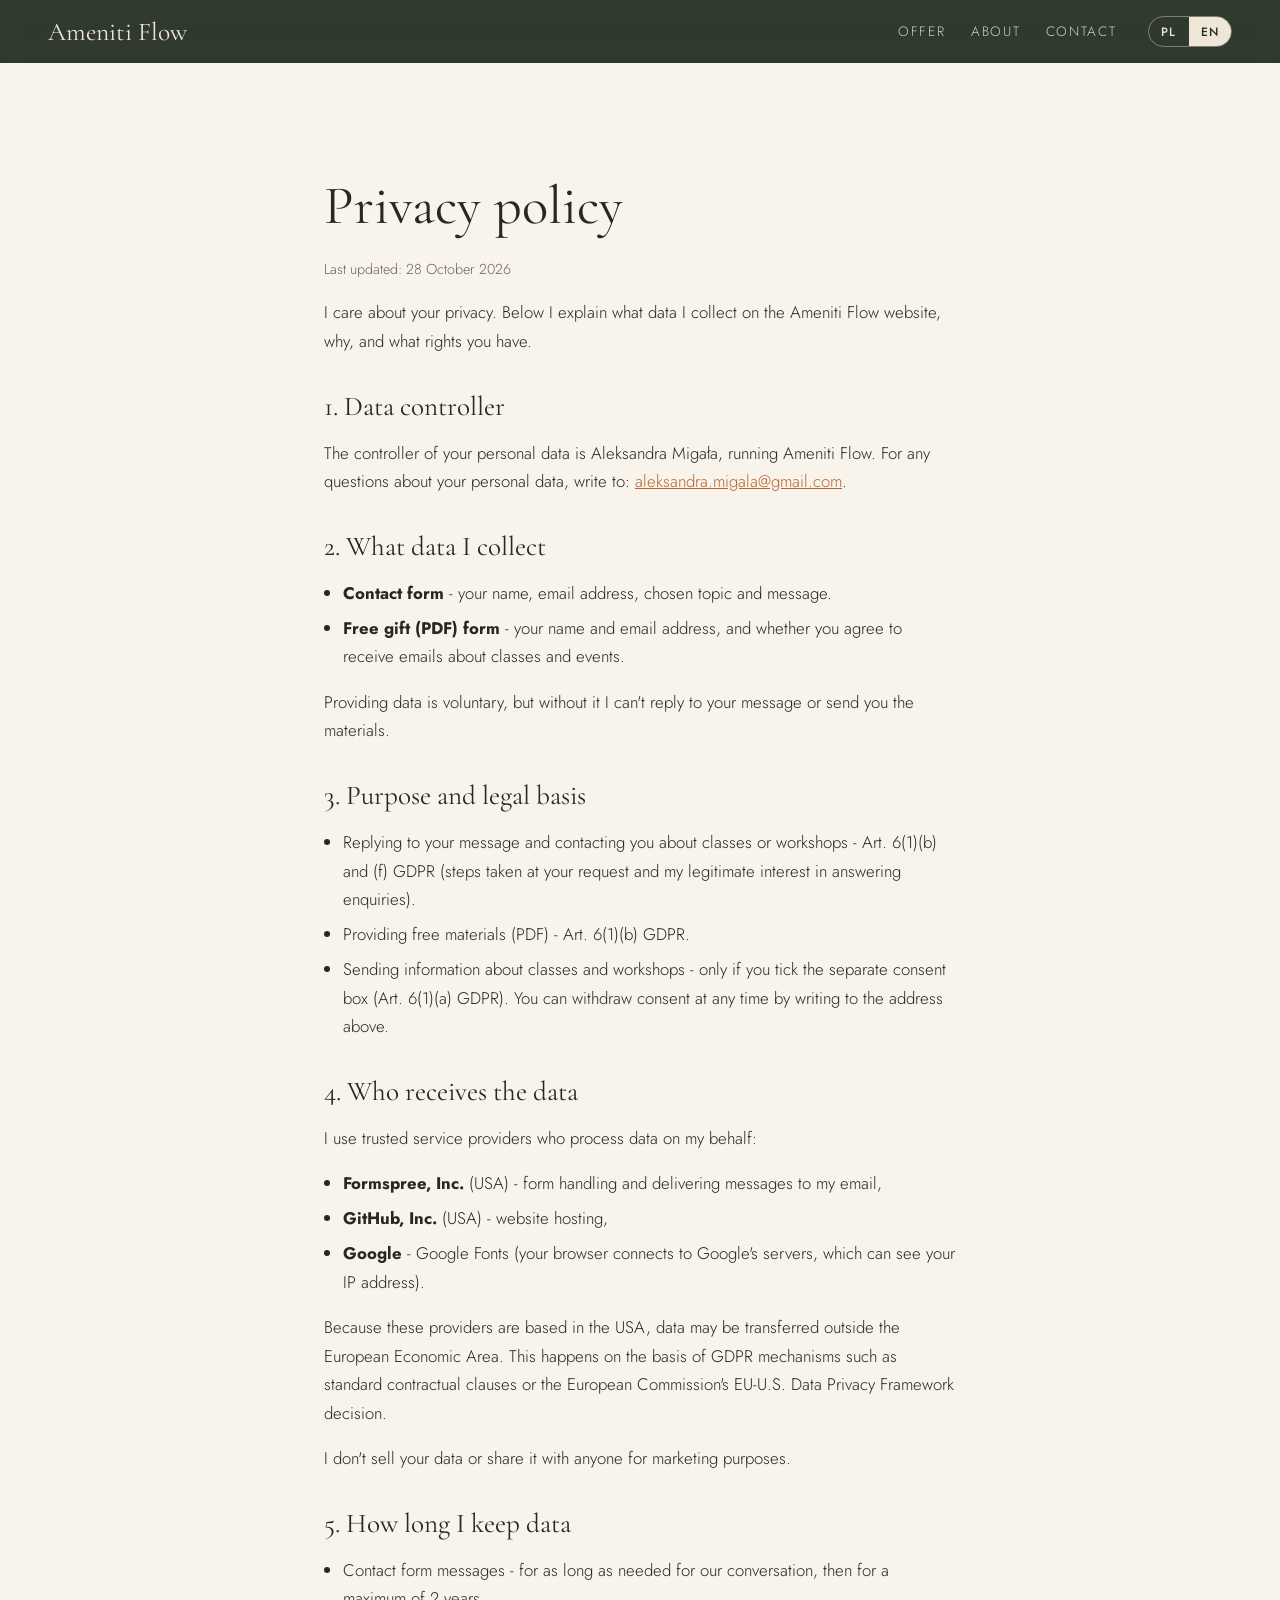
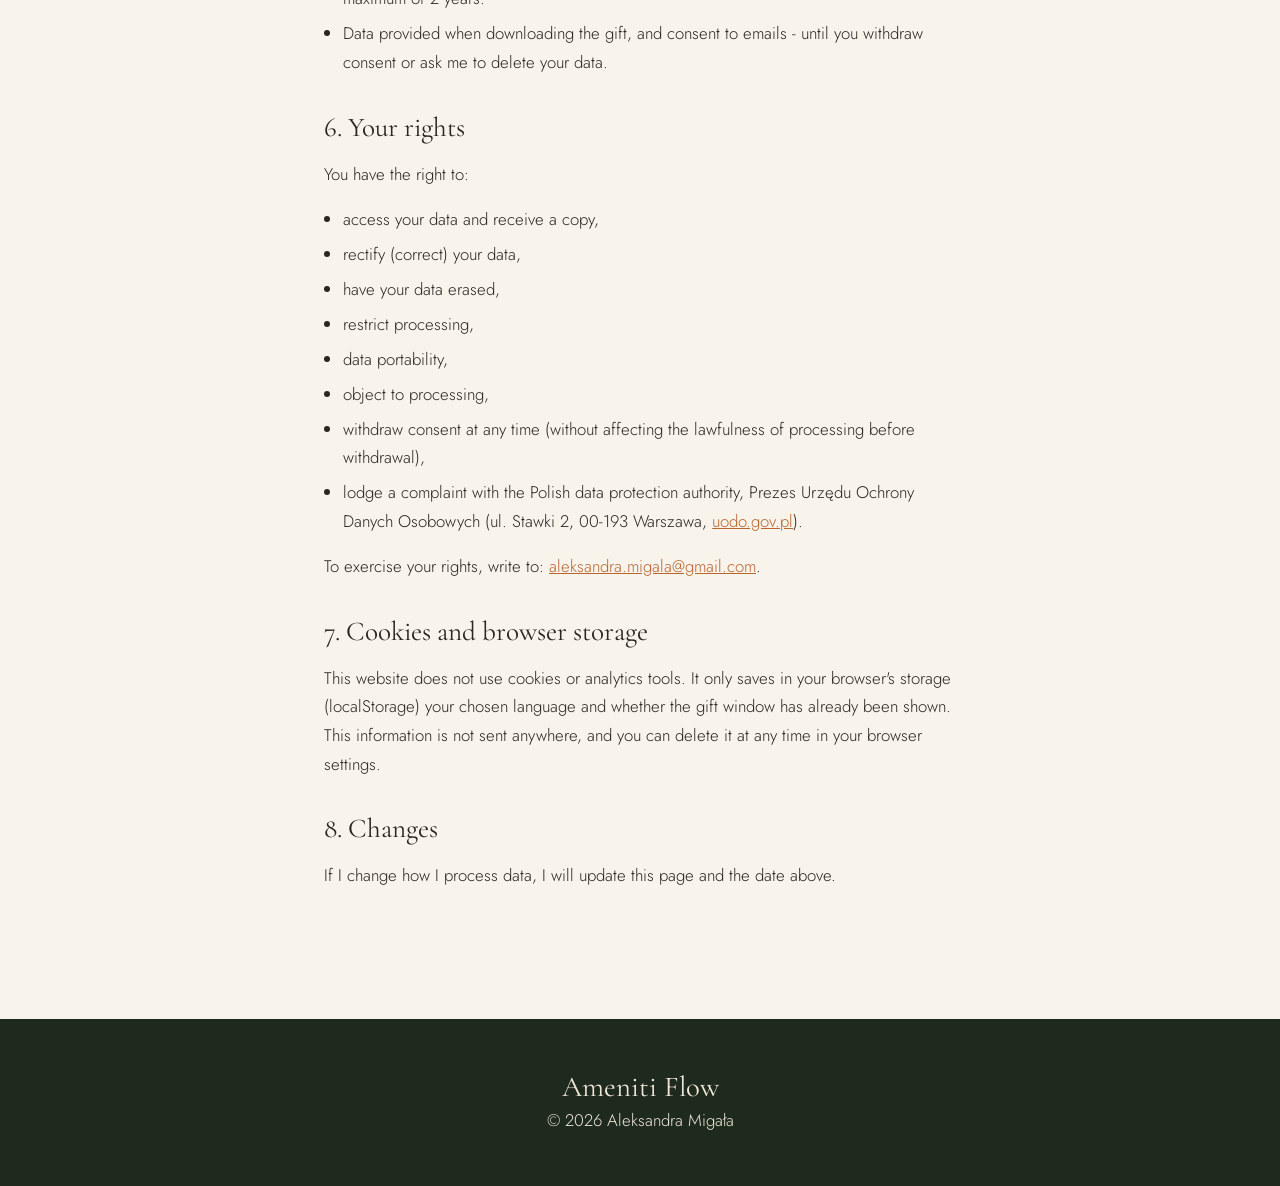
==== privacy.html @ b3736ae8 "Add free breathing-exercises PDF, gift pop-up, privacy policy and consent checkboxes Co-Authored-By:" ====
<!doctype html>
<html lang="pl">
<head>
  <meta charset="utf-8">
  <meta name="viewport" content="width=device-width, initial-scale=1">
  <title>Polityka prywatności · Ameniti Flow</title>
  <meta name="robots" content="noindex">
  <link rel="icon" href="data:image/svg+xml,<svg xmlns='http://www.w3.org/2000/svg' viewBox='0 0 100 100'><circle cx='50' cy='50' r='46' fill='%231f2a1e'/><text x='50' y='68' font-size='52' text-anchor='middle' fill='%23efe6d8' font-family='Georgia,serif'>A</text></svg>">
  <link rel="preconnect" href="https://fonts.googleapis.com">
  <link rel="preconnect" href="https://fonts.gstatic.com" crossorigin>
  <link href="https://fonts.googleapis.com/css2?family=Cormorant+Garamond:ital,wght@0,400;0,500;1,400&family=Jost:wght@300;400;500&display=swap" rel="stylesheet">
  <link rel="stylesheet" href="styles.css">
  <style>
    .policy { max-width: 760px; margin: 0 auto; }
    .policy h1 { font-size: clamp(2.2rem, 5vw, 3.4rem); }
    .policy h2 { font-size: 1.7rem; margin: 2.2rem 0 .6rem; }
    .policy ul { padding-left: 1.2rem; }
    .policy li { margin-bottom: .4rem; }
    .policy a { color: var(--clay); }
    .policy .updated { color: var(--muted); font-size: .9rem; }
  </style>
</head>
<body>

<header class="nav">
  <a class="brand" href="index.html">Ameniti Flow</a>
  <nav class="links" aria-label="Menu">
    <a href="index.html#offer"><span lang="pl">Oferta</span><span lang="en">Offer</span></a>
    <a href="index.html#about"><span lang="pl">O mnie</span><span lang="en">About</span></a>
    <a href="index.html#contact"><span lang="pl">Kontakt</span><span lang="en">Contact</span></a>
  </nav>
  <div class="lang-switch" role="group" aria-label="Language">
    <button type="button" data-set-lang="pl">PL</button>
    <button type="button" data-set-lang="en">EN</button>
  </div>
</header>

<main>
<section class="policy">

<!-- ============ POLSKI ============ -->
<div lang="pl">
  <h1>Polityka prywatności</h1>
  <p class="updated">Ostatnia aktualizacja: 28 października 2026</p>

  <p>Dbam o Twoją prywatność. Poniżej wyjaśniam, jakie dane zbieram na stronie Ameniti Flow, w jakim celu i jakie masz prawa.</p>

  <h2>1. Administrator danych</h2>
  <p>Administratorem Twoich danych osobowych jest Aleksandra Migała, prowadząca Ameniti Flow. W sprawach dotyczących danych osobowych możesz napisać na adres: <a href="mailto:aleksandra.migala@gmail.com">aleksandra.migala@gmail.com</a>.</p>

  <h2>2. Jakie dane zbieram</h2>
  <ul>
    <li><b>Formularz kontaktowy</b> - imię, adres e-mail, wybrany temat i treść wiadomości.</li>
    <li><b>Formularz pobrania prezentu (PDF)</b> - imię i adres e-mail oraz informacja, czy wyrażasz zgodę na otrzymywanie wiadomości o zajęciach i wydarzeniach.</li>
  </ul>
  <p>Podanie danych jest dobrowolne, ale bez nich nie mogę odpowiedzieć na wiadomość ani udostępnić materiałów.</p>

  <h2>3. Cel i podstawa przetwarzania</h2>
  <ul>
    <li>Odpowiedź na Twoją wiadomość i kontakt w sprawie zajęć lub warsztatów - art. 6 ust. 1 lit. b i f RODO (podjęcie działań na Twoje żądanie oraz mój prawnie uzasadniony interes, jakim jest odpowiadanie na zapytania).</li>
    <li>Udostępnienie bezpłatnych materiałów (PDF) - art. 6 ust. 1 lit. b RODO.</li>
    <li>Wysyłanie informacji o zajęciach i warsztatach - wyłącznie jeśli zaznaczysz osobną zgodę (art. 6 ust. 1 lit. a RODO). Zgodę możesz wycofać w każdej chwili, pisząc na adres podany wyżej.</li>
  </ul>

  <h2>4. Komu przekazuję dane</h2>
  <p>Korzystam z zaufanych dostawców usług, którzy przetwarzają dane w moim imieniu:</p>
  <ul>
    <li><b>Formspree, Inc.</b> (USA) - obsługa formularzy i przesyłanie wiadomości na mój e-mail,</li>
    <li><b>GitHub, Inc.</b> (USA) - hosting strony,</li>
    <li><b>Google</b> - czcionki Google Fonts (Twoja przeglądarka łączy się z serwerami Google, które widzą Twój adres IP).</li>
  </ul>
  <p>Ponieważ dostawcy ci mają siedzibę w USA, dane mogą być przekazywane poza Europejski Obszar Gospodarczy. Odbywa się to na podstawie mechanizmów przewidzianych w RODO, takich jak standardowe klauzule umowne lub decyzja Komisji Europejskiej (EU-U.S. Data Privacy Framework).</p>
  <p>Nie sprzedaję Twoich danych ani nie przekazuję ich innym podmiotom w celach marketingowych.</p>

  <h2>5. Jak długo przechowuję dane</h2>
  <ul>
    <li>Wiadomości z formularza kontaktowego - przez czas potrzebny do prowadzenia rozmowy, a następnie maksymalnie 2 lata.</li>
    <li>Dane przekazane przy pobraniu prezentu oraz zgoda na wiadomości - do czasu wycofania zgody lub prośby o usunięcie danych.</li>
  </ul>

  <h2>6. Twoje prawa</h2>
  <p>Masz prawo do:</p>
  <ul>
    <li>dostępu do swoich danych i otrzymania ich kopii,</li>
    <li>sprostowania (poprawienia) danych,</li>
    <li>usunięcia danych,</li>
    <li>ograniczenia przetwarzania,</li>
    <li>przenoszenia danych,</li>
    <li>wniesienia sprzeciwu wobec przetwarzania,</li>
    <li>wycofania zgody w dowolnym momencie (bez wpływu na zgodność z prawem przetwarzania przed jej wycofaniem),</li>
    <li>wniesienia skargi do Prezesa Urzędu Ochrony Danych Osobowych (ul. Stawki 2, 00-193 Warszawa, <a href="https://uodo.gov.pl" target="_blank" rel="noopener">uodo.gov.pl</a>).</li>
  </ul>
  <p>Aby skorzystać ze swoich praw, napisz na adres: <a href="mailto:aleksandra.migala@gmail.com">aleksandra.migala@gmail.com</a>.</p>

  <h2>7. Pliki cookies i pamięć przeglądarki</h2>
  <p>Strona nie używa plików cookies ani narzędzi analitycznych. W pamięci Twojej przeglądarki (localStorage) zapisuję jedynie wybrany język strony oraz informację, czy okno z prezentem zostało już wyświetlone. Dane te nie są nigdzie wysyłane i możesz je w każdej chwili usunąć w ustawieniach przeglądarki.</p>

  <h2>8. Zmiany polityki</h2>
  <p>Jeśli zmienię zasady przetwarzania danych, zaktualizuję tę stronę i datę ostatniej aktualizacji.</p>
</div>

<!-- ============ ENGLISH ============ -->
<div lang="en">
  <h1>Privacy policy</h1>
  <p class="updated">Last updated: 28 October 2026</p>

  <p>I care about your privacy. Below I explain what data I collect on the Ameniti Flow website, why, and what rights you have.</p>

  <h2>1. Data controller</h2>
  <p>The controller of your personal data is Aleksandra Migała, running Ameniti Flow. For any questions about your personal data, write to: <a href="mailto:aleksandra.migala@gmail.com">aleksandra.migala@gmail.com</a>.</p>

  <h2>2. What data I collect</h2>
  <ul>
    <li><b>Contact form</b> - your name, email address, chosen topic and message.</li>
    <li><b>Free gift (PDF) form</b> - your name and email address, and whether you agree to receive emails about classes and events.</li>
  </ul>
  <p>Providing data is voluntary, but without it I can't reply to your message or send you the materials.</p>

  <h2>3. Purpose and legal basis</h2>
  <ul>
    <li>Replying to your message and contacting you about classes or workshops - Art. 6(1)(b) and (f) GDPR (steps taken at your request and my legitimate interest in answering enquiries).</li>
    <li>Providing free materials (PDF) - Art. 6(1)(b) GDPR.</li>
    <li>Sending information about classes and workshops - only if you tick the separate consent box (Art. 6(1)(a) GDPR). You can withdraw consent at any time by writing to the address above.</li>
  </ul>

  <h2>4. Who receives the data</h2>
  <p>I use trusted service providers who process data on my behalf:</p>
  <ul>
    <li><b>Formspree, Inc.</b> (USA) - form handling and delivering messages to my email,</li>
    <li><b>GitHub, Inc.</b> (USA) - website hosting,</li>
    <li><b>Google</b> - Google Fonts (your browser connects to Google's servers, which can see your IP address).</li>
  </ul>
  <p>Because these providers are based in the USA, data may be transferred outside the European Economic Area. This happens on the basis of GDPR mechanisms such as standard contractual clauses or the European Commission's EU-U.S. Data Privacy Framework decision.</p>
  <p>I don't sell your data or share it with anyone for marketing purposes.</p>

  <h2>5. How long I keep data</h2>
  <ul>
    <li>Contact form messages - for as long as needed for our conversation, then for a maximum of 2 years.</li>
    <li>Data provided when downloading the gift, and consent to emails - until you withdraw consent or ask me to delete your data.</li>
  </ul>

  <h2>6. Your rights</h2>
  <p>You have the right to:</p>
  <ul>
    <li>access your data and receive a copy,</li>
    <li>rectify (correct) your data,</li>
    <li>have your data erased,</li>
    <li>restrict processing,</li>
    <li>data portability,</li>
    <li>object to processing,</li>
    <li>withdraw consent at any time (without affecting the lawfulness of processing before withdrawal),</li>
    <li>lodge a complaint with the Polish data protection authority, Prezes Urzędu Ochrony Danych Osobowych (ul. Stawki 2, 00-193 Warszawa, <a href="https://uodo.gov.pl" target="_blank" rel="noopener">uodo.gov.pl</a>).</li>
  </ul>
  <p>To exercise your rights, write to: <a href="mailto:aleksandra.migala@gmail.com">aleksandra.migala@gmail.com</a>.</p>

  <h2>7. Cookies and browser storage</h2>
  <p>This website does not use cookies or analytics tools. It only saves in your browser's storage (localStorage) your chosen language and whether the gift window has already been shown. This information is not sent anywhere, and you can delete it at any time in your browser settings.</p>

  <h2>8. Changes</h2>
  <p>If I change how I process data, I will update this page and the date above.</p>
</div>

</section>
</main>

<footer class="footer">
  <p class="brand">Ameniti Flow</p>
  <p>© <span id="year">2026</span> Aleksandra Migała</p>
</footer>

<script src="script.js"></script>
</body>
</html>
---- styles.css ----
:root {
  --forest: #1f2a1e;
  --forest-2: #2c3a2a;
  --sand: #efe6d8;
  --cream: #f8f3eb;
  --clay: #b8652f;
  --clay-dark: #9a5225;
  --clay-light: #e3a36c;
  --ink: #2b2620;
  --muted: #6d6458;
  --serif: "Cormorant Garamond", Georgia, serif;
  --sans: "Jost", system-ui, sans-serif;
}

* { box-sizing: border-box; }
html { scroll-behavior: smooth; }
body {
  margin: 0;
  font-family: var(--sans);
  font-weight: 300;
  font-size: 1.05rem;
  line-height: 1.7;
  color: var(--ink);
  background: var(--cream);
}
img { max-width: 100%; height: auto; display: block; }
a { color: inherit; }

/* language toggle: only show spans matching <html lang> */
html[lang="pl"] [lang="en"],
html[lang="en"] [lang="pl"] { display: none; }

h1, h2, h3, .brand, blockquote {
  font-family: var(--serif);
  font-weight: 400;
  line-height: 1.15;
}
h1 { font-size: clamp(2.6rem, 6vw, 4.6rem); margin: 0 0 1.2rem; }
h1 em { color: var(--clay); }
h2 { font-size: clamp(2rem, 4vw, 3rem); margin: 0 0 1rem; }
h3 { font-size: 1.7rem; margin: 0 0 .5rem; }

.eyebrow {
  text-transform: uppercase;
  letter-spacing: .2em;
  font-size: .8rem;
  font-weight: 500;
  color: var(--clay);
  margin: 0 0 1rem;
}
.lead { font-size: 1.15rem; max-width: 34rem; }
.hero-tags { white-space: nowrap; }
@media (max-width: 600px) { .hero-tags { white-space: normal; } }

.btn {
  display: inline-block;
  background: var(--clay);
  color: #fff;
  border: 0;
  padding: .9rem 2.2rem;
  border-radius: 999px;
  font: 500 .85rem var(--sans);
  letter-spacing: .15em;
  text-transform: uppercase;
  text-decoration: none;
  cursor: pointer;
  transition: background .2s;
}
.btn:hover { background: var(--clay-dark); }

/* nav */
.nav {
  position: sticky;
  top: 0;
  z-index: 10;
  display: flex;
  align-items: center;
  gap: 2rem;
  padding: 1rem clamp(1rem, 4vw, 3rem);
  background: rgba(31, 42, 30, .92);
  backdrop-filter: blur(8px);
  color: var(--sand);
}
.nav .brand { font-size: 1.6rem; text-decoration: none; margin-right: auto; }
.links { display: flex; gap: 1.6rem; }
.links a {
  text-decoration: none;
  font-size: .85rem;
  letter-spacing: .12em;
  text-transform: uppercase;
  opacity: .85;
}
.links a:hover { opacity: 1; }
.lang-switch { display: flex; border: 1px solid rgba(239, 230, 216, .4); border-radius: 999px; overflow: hidden; }
.lang-switch button {
  background: none;
  border: 0;
  color: var(--sand);
  font: 500 .75rem var(--sans);
  letter-spacing: .1em;
  padding: .35rem .75rem;
  cursor: pointer;
}
.lang-switch button.active { background: var(--sand); color: var(--forest); }

/* hero */
.hero {
  display: grid;
  grid-template-columns: 1.1fr 1fr;
  min-height: calc(100vh - 66px);
  padding: 0;
  background: var(--forest);
  color: var(--sand);
}
.hero-text {
  align-self: center;
  padding: 4rem clamp(1.25rem, 6vw, 6rem);
}
.hero .eyebrow { color: var(--clay-light); }
.hero h1 {
  font-size: clamp(2.2rem, 3.7vw, 3.4rem);
  line-height: 1.1;
  max-width: 19ch;
  margin-bottom: 1rem;
}
.hero-sub {
  font-family: var(--serif);
  font-style: italic;
  font-size: clamp(1.35rem, 2.1vw, 1.75rem);
  line-height: 1.35;
  color: var(--clay-light);
  margin: 0 0 1.6rem;
}
.hero-sub::after {
  content: "";
  display: block;
  width: 48px;
  height: 1px;
  margin-top: 1.6rem;
  background: rgba(239, 230, 216, .35);
}
.hero-lead {
  max-width: 31rem;
  margin: 0 0 2.2rem;
  font-size: 1.08rem;
  line-height: 1.75;
  color: #c9bfb1;
}
.hero-actions { display: flex; flex-wrap: wrap; gap: .8rem; }
.btn-ghost {
  background: transparent;
  color: var(--sand);
  box-shadow: inset 0 0 0 1px rgba(239, 230, 216, .45);
}
.btn-ghost:hover { background: rgba(239, 230, 216, .08); box-shadow: inset 0 0 0 1px var(--sand); }
.hero-image { position: relative; container-type: inline-size; }
.photo-title {
  position: absolute;
  left: 0;
  right: 0;
  top: 13cqw;
  margin: 0;
  text-align: center;
  color: #fbf7ef;
  text-shadow: 0 1px 2px rgba(0, 0, 0, .55), 0 0 16px rgba(0, 0, 0, .5);
  pointer-events: none;
}
.pt-small {
  display: block;
  font-family: "Italiana", var(--serif);
  font-size: 5.2cqw;
  letter-spacing: .22em;
  text-transform: uppercase;
  -webkit-text-stroke: .025em currentColor;
}
.pt-lockup { position: relative; display: inline-block; margin-top: 20cqw; }
.pt-flow {
  display: block;
  font-family: "Italiana", var(--serif);
  font-size: 20cqw;
  line-height: .9;
}
.pt-hand {
  position: absolute;
  left: -30cqw;
  top: -26cqw;
  padding: 3cqw;
  transform: rotate(-8deg);
  /* live handwriting: the word is revealed left to right */
  clip-path: inset(0 100% 0 0);
  -webkit-clip-path: inset(0 100% 0 0);
  animation: pt-write 2.8s cubic-bezier(.45, .05, .55, .95) .6s forwards;
}
.pt-ink {
  display: block;
  width: 56cqw;
  height: auto;
  max-width: none;
  filter: drop-shadow(0 1px 2px rgba(0, 0, 0, .6)) drop-shadow(0 2px 12px rgba(0, 0, 0, .55));
}
@keyframes pt-write {
  to { clip-path: inset(0 0 0 0); -webkit-clip-path: inset(0 0 0 0); }
}
@media (prefers-reduced-motion: reduce) {
  .pt-hand { animation: none; clip-path: none; -webkit-clip-path: none; }
}
.hero-image > img { position: absolute; inset: 0; width: 100%; height: 100%; object-fit: cover; object-position: center top; }

/* offerings */
section { padding: clamp(4rem, 9vw, 7rem) clamp(1rem, 5vw, 4rem); }
.offer h2, .contact h2 { text-align: center; }
.cards {
  display: grid;
  grid-template-columns: repeat(3, 1fr);
  gap: 2rem;
  max-width: 1200px;
  margin: 3rem auto 0;
}
.card { background: #fff; border-radius: 6px; overflow: hidden; box-shadow: 0 10px 30px rgba(43, 38, 32, .07); }
.card img { aspect-ratio: 4 / 5; object-fit: cover; width: 100%; }
.card-body { padding: 1.6rem 1.6rem 2rem; }
.card-body p { margin: 0; color: var(--muted); }

/* quote */
.quote {
  background-size: cover;
  background-position: center;
  padding: clamp(6rem, 14vw, 11rem) 1.5rem;
  text-align: center;
  position: relative;
}
.quote::before { content: ""; position: absolute; inset: 0; background: rgba(30, 20, 10, .35); }
.quote blockquote {
  position: relative;
  margin: 0 auto;
  max-width: 46rem;
  color: #fff;
  font-size: clamp(1.7rem, 3.6vw, 2.6rem);
  font-style: italic;
}
.quote blockquote p { margin: 0; }
.quote cite {
  display: block;
  margin-top: 1.4rem;
  font-family: var(--sans);
  font-style: normal;
  font-size: .85rem;
  letter-spacing: .25em;
  text-transform: uppercase;
  color: #f6e3c8;
}

/* about */
.about {
  display: grid;
  grid-template-columns: minmax(0, 420px) minmax(0, 560px);
  justify-content: center;
  align-items: center;
  gap: clamp(2rem, 6vw, 5rem);
  background: var(--sand);
}
.about img { border-radius: 200px 200px 6px 6px; }

/* contact */
.contact { text-align: center; }
.contact .lead { margin: 0 auto 2.5rem; }
.form {
  display: grid;
  grid-template-columns: 1fr 1fr;
  gap: 1.2rem;
  max-width: 640px;
  margin: 0 auto;
  text-align: left;
}
.form label { display: flex; flex-direction: column; gap: .4rem; font-size: .85rem; letter-spacing: .08em; text-transform: uppercase; font-weight: 400; }
.form .full { grid-column: 1 / -1; }
.form input, .form select, .form textarea {
  font: 300 1rem var(--sans);
  padding: .8rem 1rem;
  border: 1px solid #d8cdbd;
  border-radius: 4px;
  background: #fff;
  color: var(--ink);
}
.form input:focus, .form select:focus, .form textarea:focus { outline: 2px solid var(--clay); outline-offset: 1px; }
.form .btn { justify-self: center; }
.form-status { text-align: center; margin: 0; min-height: 1.5em; }

/* footer */
.footer {
  background: var(--forest);
  color: var(--sand);
  text-align: center;
  padding: 3rem 1rem;
}
.footer p { margin: .2rem 0; }
.footer .brand { font-size: 1.8rem; }

@media (max-width: 860px) {
  .links { display: none; }
  .hero { grid-template-columns: 1fr; min-height: 0; }
  .hero-image { order: -1; }
  .hero-image > img { position: static; height: auto; max-height: 75vh; }
  .cards { grid-template-columns: 1fr; max-width: 480px; }
  .about { grid-template-columns: 1fr; }
  .about img { max-width: 340px; margin: 0 auto; }
  .form { grid-template-columns: 1fr; }
}

/* consent checkboxes */
.form .check, .gift .check {
  flex-direction: row;
  align-items: flex-start;
  gap: .6rem;
  text-transform: none;
  letter-spacing: 0;
  font-size: .9rem;
  font-weight: 300;
}
.check input { width: 1.1rem; height: 1.1rem; margin: .2rem 0 0; flex: none; accent-color: var(--clay); }
.check a { color: var(--clay); }

/* free gift band */
.gift-band {
  display: grid;
  grid-template-columns: minmax(0, 300px) minmax(0, 560px);
  justify-content: center;
  align-items: center;
  gap: clamp(2rem, 6vw, 5rem);
  background: var(--forest);
  color: var(--sand);
}
.gift-band img { box-shadow: 0 20px 50px rgba(0, 0, 0, .35); transform: rotate(-3deg); }
.gift-band h2 { color: #fff; }

/* gift pop-up */
.gift {
  width: min(880px, calc(100% - 2rem));
  max-height: calc(100% - 2rem);
  padding: 0;
  border: 0;
  border-radius: 10px;
  background: var(--cream);
  color: var(--ink);
  display: none;
  overflow: auto;
}
.gift[open] { display: grid; grid-template-columns: minmax(0, 2fr) minmax(0, 3fr); }
.gift::backdrop { background: rgba(31, 42, 30, .6); backdrop-filter: blur(3px); }
.gift-img { width: 100%; height: 100%; object-fit: cover; object-position: center 20%; }
.gift-body { padding: 2.5rem 2.5rem 2rem; }
.gift h2 { font-size: clamp(1.8rem, 3.5vw, 2.4rem); }
.gift h2 em { color: var(--clay); }
.gift-close {
  position: absolute;
  top: .6rem;
  right: .8rem;
  background: none;
  border: 0;
  font-size: 2rem;
  line-height: 1;
  color: var(--ink);
  cursor: pointer;
  z-index: 1;
  border-radius: 4px;
}
.gift-close:focus-visible { outline: 2px solid var(--clay); }
.gift-close:focus:not(:focus-visible) { outline: none; }
.gift-fields { display: grid; grid-template-columns: 1fr 1fr; gap: 1rem; margin: 1.2rem 0 1rem; }
.gift-fields label { display: flex; flex-direction: column; gap: .3rem; font-size: .8rem; letter-spacing: .08em; text-transform: uppercase; }
.gift-fields input {
  font: 300 1rem var(--sans);
  padding: .75rem 1rem;
  border: 1px solid #d8cdbd;
  border-radius: 999px;
  background: #fff;
}
.gift .check { display: flex; margin-bottom: .7rem; }
.gift .btn { margin-top: .6rem; }
.gift .form-status { margin: .6rem 0 0; }

.footer-links a { color: var(--sand); opacity: .75; font-size: .85rem; }
.footer-links a:hover { opacity: 1; }

@media (max-width: 860px) {
  .gift-band { grid-template-columns: 1fr; text-align: center; }
  .gift-band img { max-width: 220px; margin: 0 auto; }
  .gift[open] { grid-template-columns: minmax(0, 1fr); }
  .gift-img { height: 160px; }
  .gift-body { padding: 1.6rem 1.25rem; }
  .gift-fields { grid-template-columns: 1fr; }
  .gift-close { color: #fff; text-shadow: 0 1px 4px rgba(0,0,0,.5); }
}
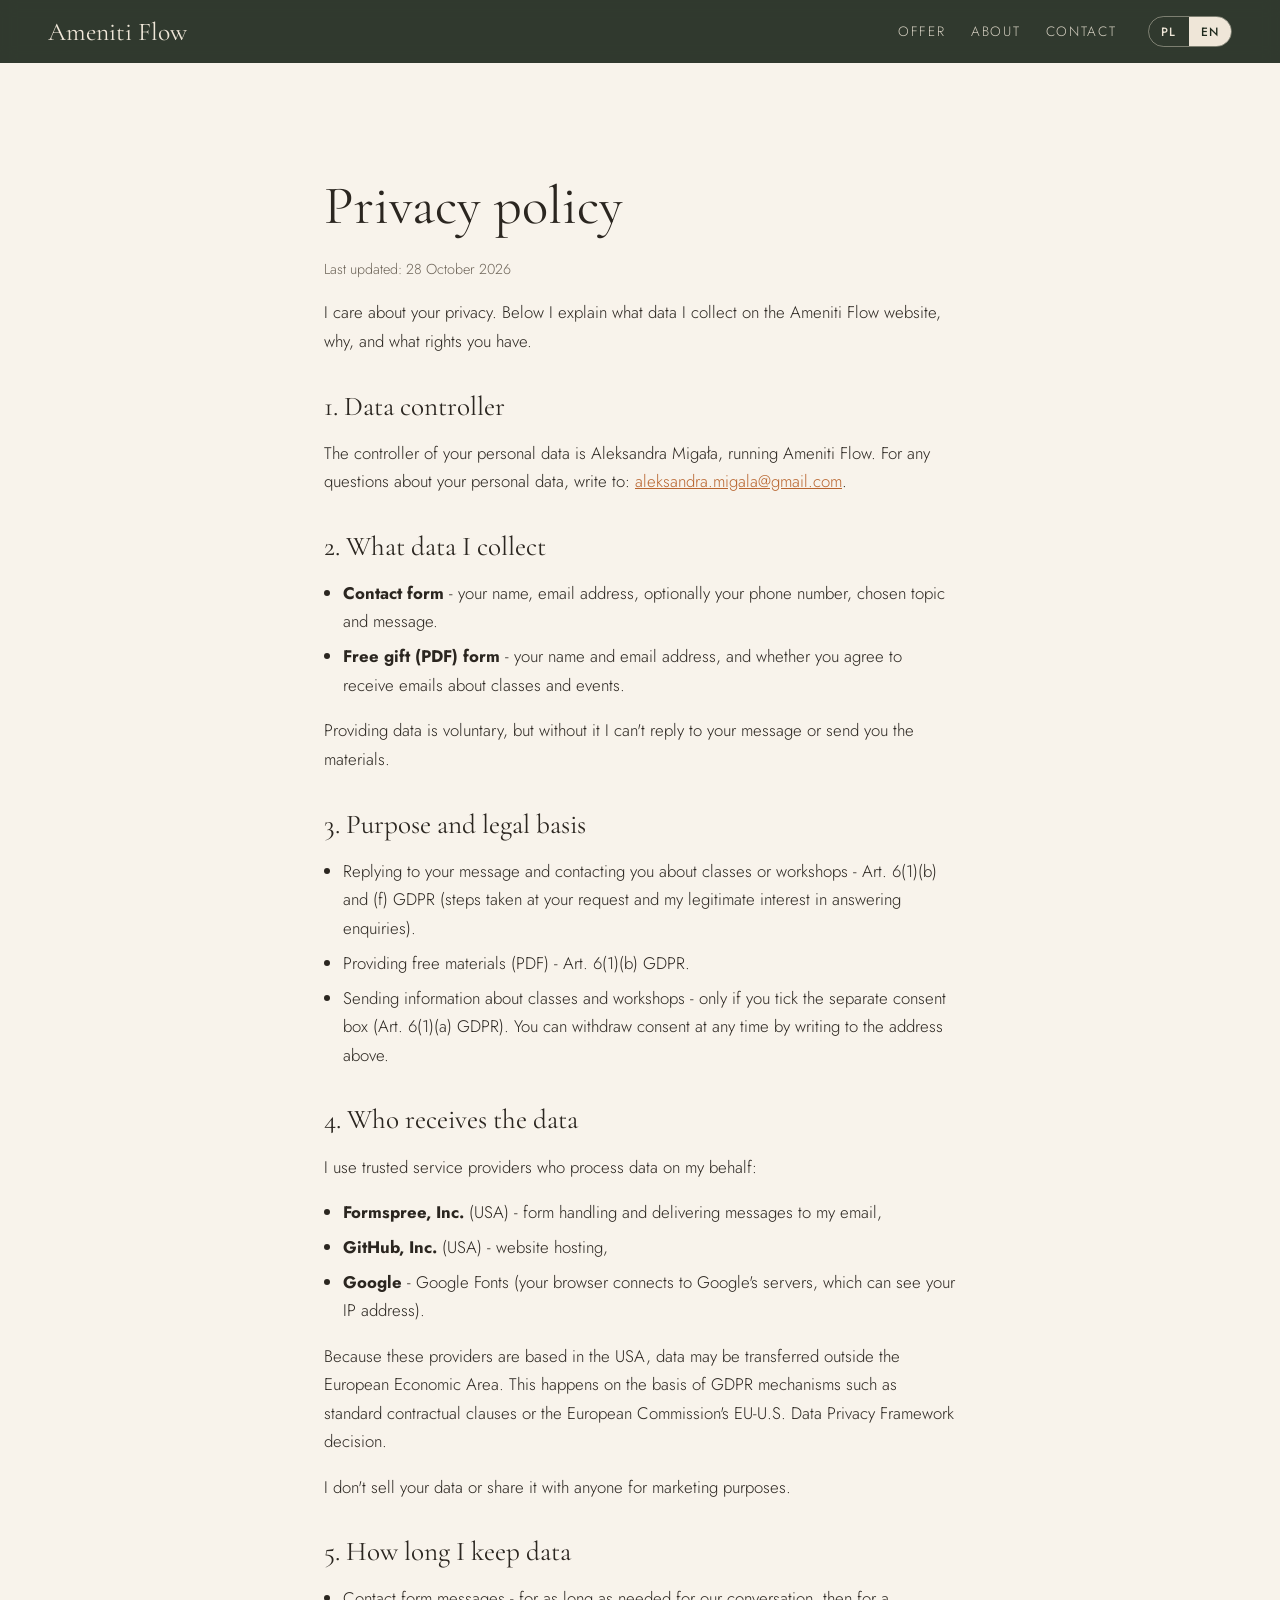
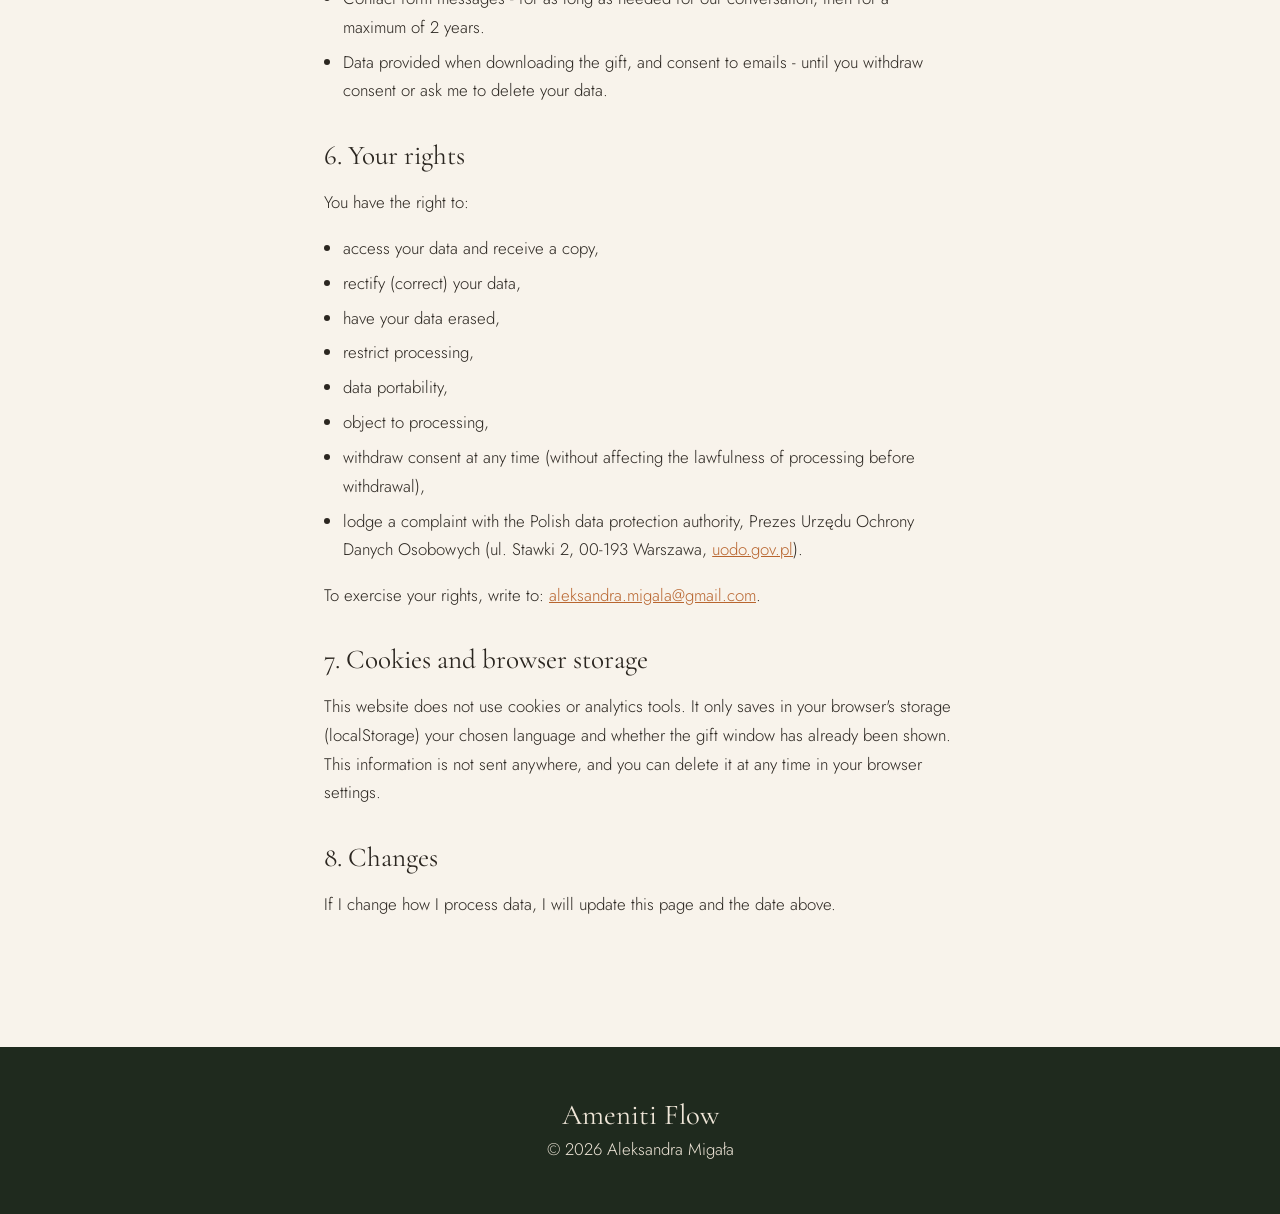
==== commit 66e3e719: "New hero text, offer languages note, about greeting and signature, contact text with phone field and" ====
--- a/privacy.html
+++ b/privacy.html
@@ -50,7 +50,7 @@
 
   <h2>2. Jakie dane zbieram</h2>
   <ul>
-    <li><b>Formularz kontaktowy</b> - imię, adres e-mail, wybrany temat i treść wiadomości.</li>
+    <li><b>Formularz kontaktowy</b> - imię, adres e-mail, opcjonalnie numer telefonu, wybrany temat i treść wiadomości.</li>
     <li><b>Formularz pobrania prezentu (PDF)</b> - imię i adres e-mail oraz informacja, czy wyrażasz zgodę na otrzymywanie wiadomości o zajęciach i wydarzeniach.</li>
   </ul>
   <p>Podanie danych jest dobrowolne, ale bez nich nie mogę odpowiedzieć na wiadomość ani udostępnić materiałów.</p>
@@ -111,7 +111,7 @@
 
   <h2>2. What data I collect</h2>
   <ul>
-    <li><b>Contact form</b> - your name, email address, chosen topic and message.</li>
+    <li><b>Contact form</b> - your name, email address, optionally your phone number, chosen topic and message.</li>
     <li><b>Free gift (PDF) form</b> - your name and email address, and whether you agree to receive emails about classes and events.</li>
   </ul>
   <p>Providing data is voluntary, but without it I can't reply to your message or send you the materials.</p>
--- a/styles.css
+++ b/styles.css
@@ -346,8 +346,9 @@
   overflow: auto;
 }
 .gift[open] { display: grid; grid-template-columns: minmax(0, 2fr) minmax(0, 3fr); }
-.gift::backdrop { background: rgba(31, 42, 30, .6); backdrop-filter: blur(3px); }
-.gift-img { width: 100%; height: 100%; object-fit: cover; object-position: center 20%; }
+.gift::backdrop { background: rgba(31, 42, 30, .6); -webkit-backdrop-filter: blur(3px); backdrop-filter: blur(3px); }
+.gift-img { position: absolute; top: 0; left: 0; bottom: 0; width: 40%; height: 100%; object-fit: cover; object-position: center 20%; }
+.gift-body { grid-column: 2; }
 .gift-body { padding: 2.5rem 2.5rem 2rem; }
 .gift h2 { font-size: clamp(1.8rem, 3.5vw, 2.4rem); }
 .gift h2 em { color: var(--clay); }
@@ -386,8 +387,16 @@
   .gift-band { grid-template-columns: 1fr; text-align: center; }
   .gift-band img { max-width: 220px; margin: 0 auto; }
   .gift[open] { grid-template-columns: minmax(0, 1fr); }
-  .gift-img { height: 160px; }
+  .gift-img { position: static; width: 100%; height: 160px; }
+  .gift-body { grid-column: auto; }
   .gift-body { padding: 1.6rem 1.25rem; }
   .gift-fields { grid-template-columns: 1fr; }
   .gift-close { color: #fff; text-shadow: 0 1px 4px rgba(0,0,0,.5); }
 }
+
+/* offer languages, about signature, Instagram */
+.offer-lang { text-align: center; margin: -1.2rem auto 2.5rem; font-size: .8rem; letter-spacing: .2em; text-transform: uppercase; color: var(--clay); }
+.signature { font-family: var(--serif); font-style: italic; font-size: 1.5rem; line-height: 1.3; color: var(--clay); margin-top: 1.6rem; }
+.contact-ig { margin: -1.5rem 0 2.5rem; }
+.contact-ig a { display: inline-flex; align-items: center; gap: .5rem; color: var(--clay); text-decoration: none; letter-spacing: .05em; }
+.contact-ig a:hover { text-decoration: underline; }
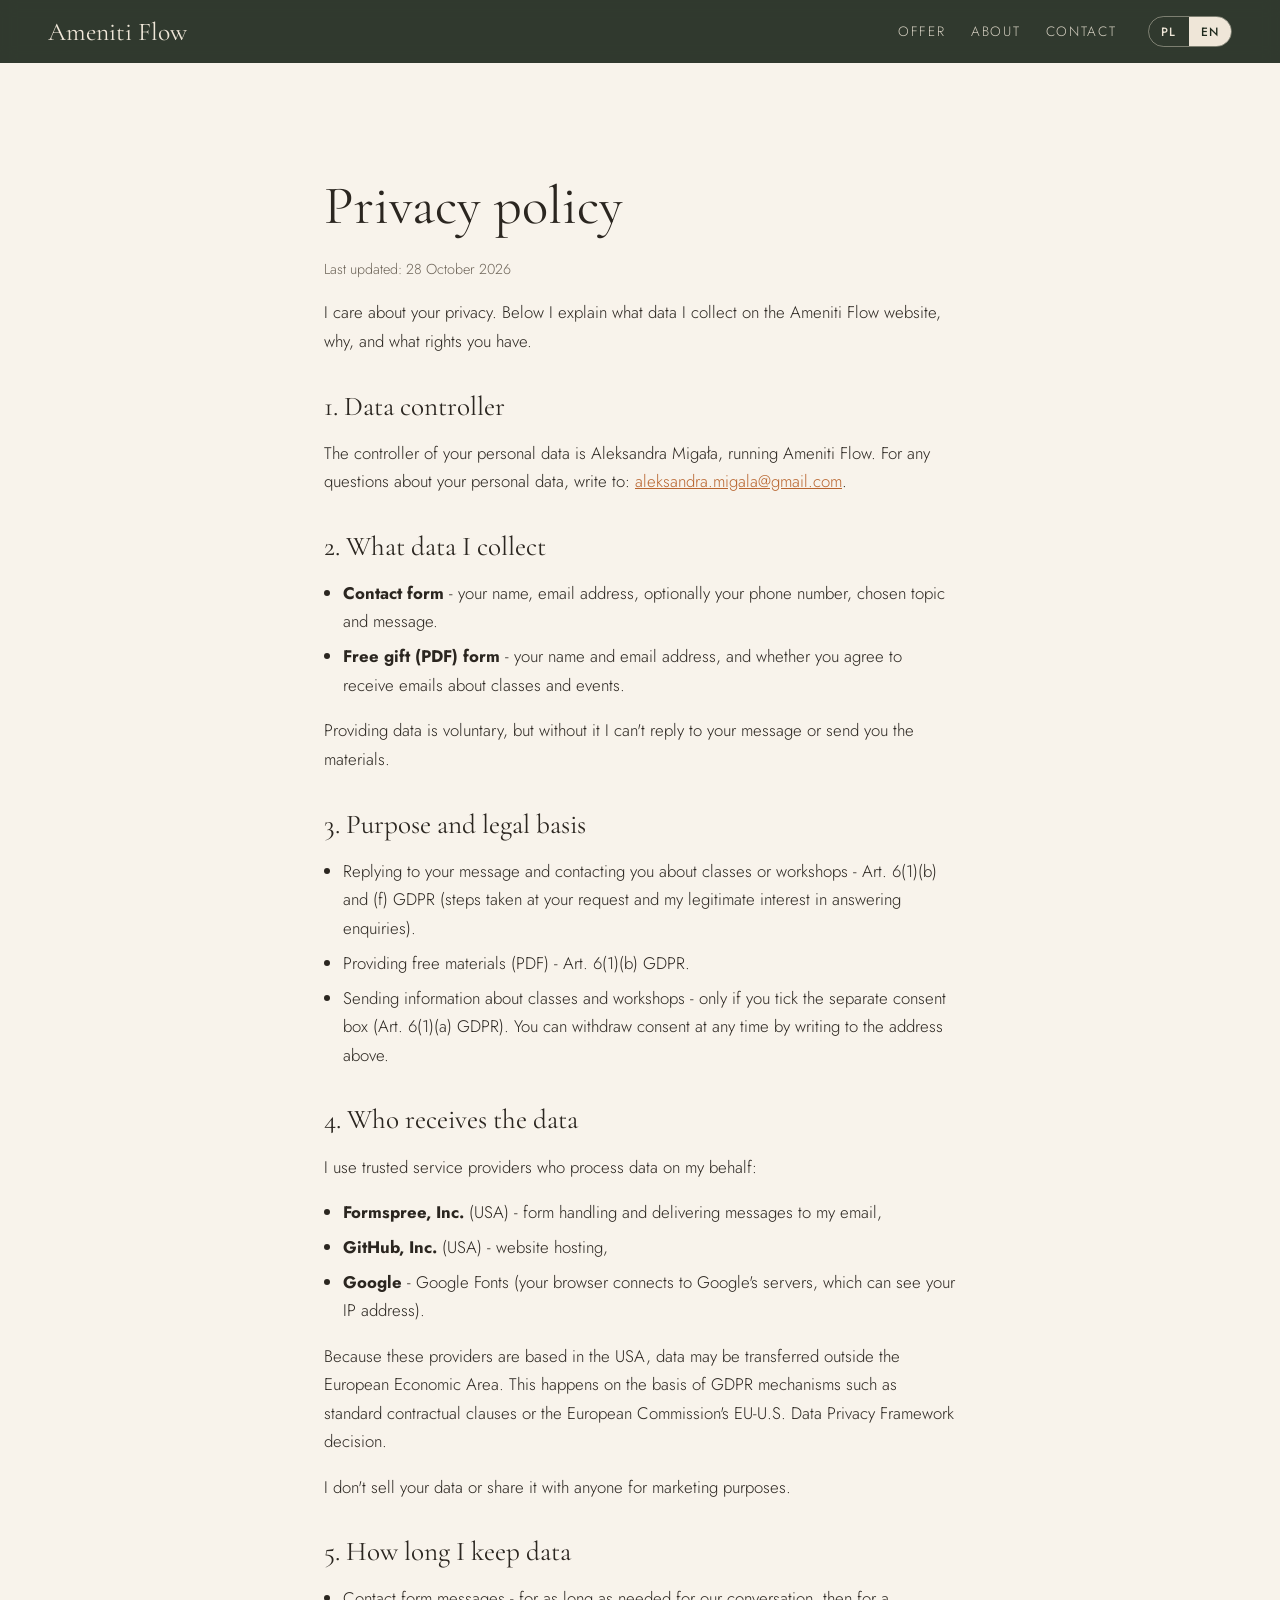
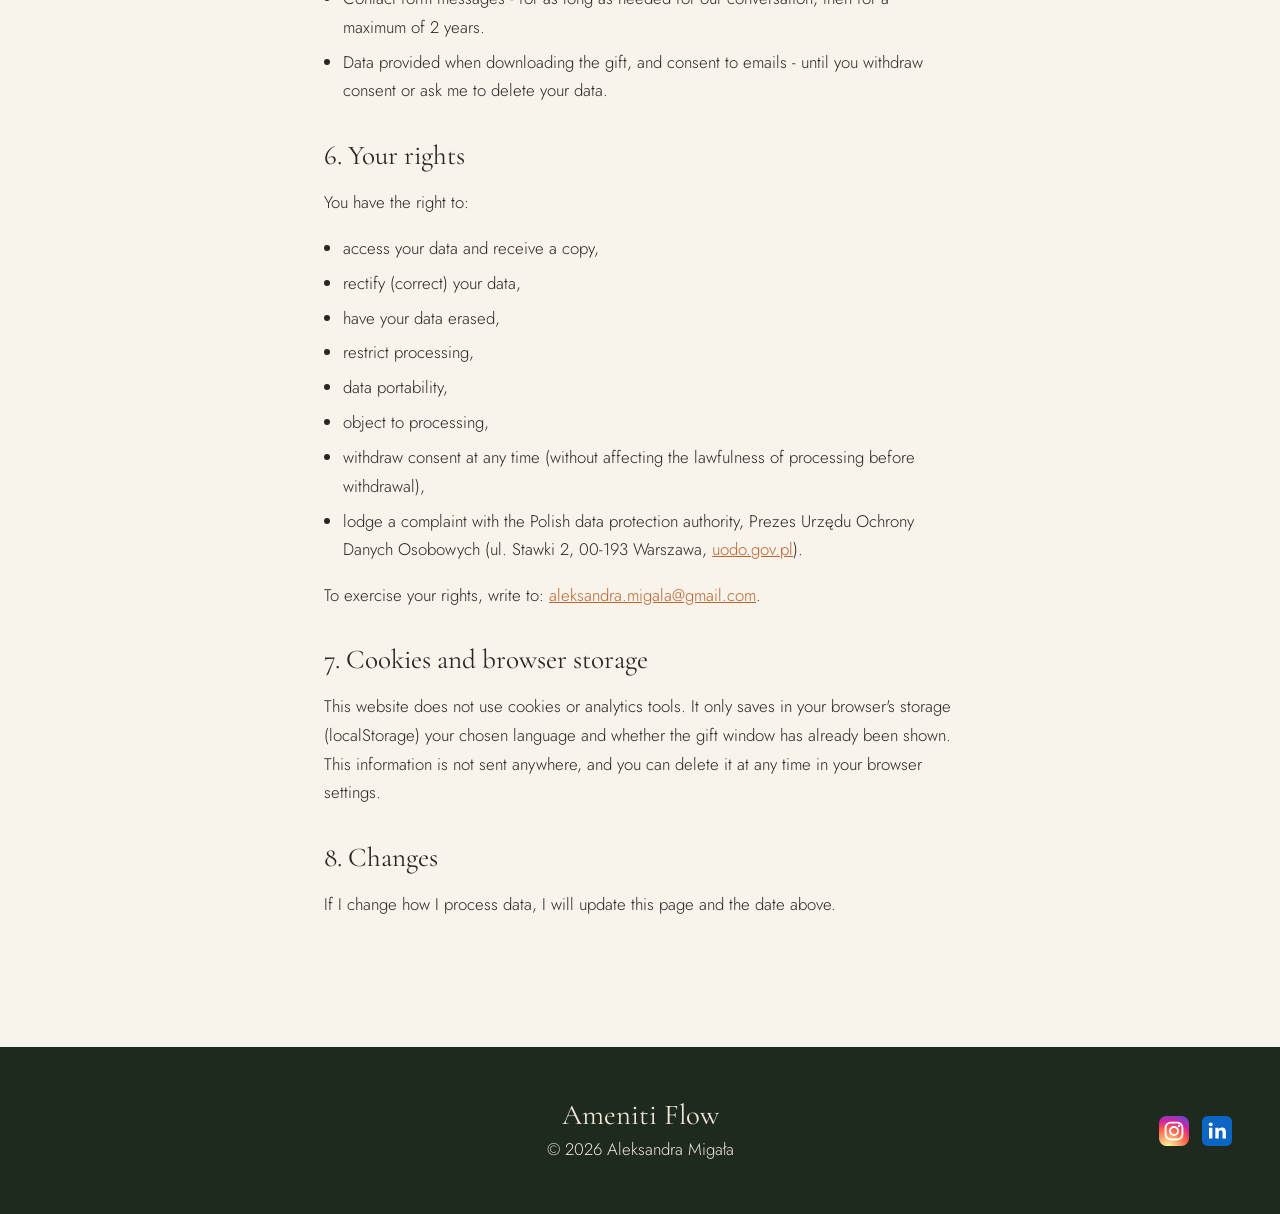
==== commit 139fad29: "Footer: colourful Instagram and LinkedIn icons on the right Co-Authored-By: Claude Opus 5.5 <noreply" ====
--- a/privacy.html
+++ b/privacy.html
@@ -166,6 +166,14 @@
 <footer class="footer">
   <p class="brand">Ameniti Flow</p>
   <p>© <span id="year">2026</span> Aleksandra Migała</p>
+  <div class="footer-social">
+    <a href="https://www.instagram.com/ameniti.flow/" target="_blank" rel="noopener" aria-label="Instagram @ameniti.flow" title="Instagram">
+      <svg viewBox="0 0 32 32" width="30" height="30" aria-hidden="true"><defs><radialGradient id="ig-grad" cx="30%" cy="107%" r="150%"><stop offset="0" stop-color="#fdf497"/><stop offset=".05" stop-color="#fdf497"/><stop offset=".45" stop-color="#fd5949"/><stop offset=".6" stop-color="#d6249f"/><stop offset=".9" stop-color="#285aeb"/></radialGradient></defs><rect width="32" height="32" rx="8" fill="url(#ig-grad)"/><rect x="7" y="7" width="18" height="18" rx="5.5" fill="none" stroke="#fff" stroke-width="2"/><circle cx="16" cy="16" r="4.3" fill="none" stroke="#fff" stroke-width="2"/><circle cx="21.3" cy="10.7" r="1.3" fill="#fff"/></svg>
+    </a>
+    <a href="https://www.linkedin.com/in/aleksandra-migala/" target="_blank" rel="noopener" aria-label="LinkedIn Aleksandra Migała" title="LinkedIn">
+      <svg viewBox="0 0 32 32" width="30" height="30" aria-hidden="true"><rect width="32" height="32" rx="6" fill="#0a66c2"/><rect x="7.5" y="12.5" width="3.6" height="11.5" fill="#fff"/><circle cx="9.3" cy="8.9" r="2.1" fill="#fff"/><path d="M14.2 12.5h3.4v1.6c.5-.9 1.7-1.9 3.6-1.9 3.7 0 4.3 2.4 4.3 5.5V24h-3.6v-5.6c0-1.4 0-3.1-1.9-3.1s-2.2 1.5-2.2 3V24h-3.6z" fill="#fff"/></svg>
+    </a>
+  </div>
 </footer>
 
 <script src="script.js"></script>
--- a/styles.css
+++ b/styles.css
@@ -292,6 +292,14 @@
   color: var(--sand);
   text-align: center;
   padding: 3rem 1rem;
+  position: relative;
+}
+.footer-social { position: absolute; right: clamp(1rem, 4vw, 3rem); top: 50%; transform: translateY(-50%); display: flex; gap: .8rem; }
+.footer-social a { display: block; line-height: 0; border-radius: 8px; transition: transform .2s ease; }
+.footer-social a:hover { transform: translateY(-2px); }
+.footer-social a:focus-visible { outline: 2px solid var(--sand); outline-offset: 3px; }
+@media (max-width: 600px) {
+  .footer-social { position: static; transform: none; justify-content: center; margin-top: 1.2rem; }
 }
 .footer p { margin: .2rem 0; }
 .footer .brand { font-size: 1.8rem; }
@@ -394,9 +402,6 @@
   .gift-close { color: #fff; text-shadow: 0 1px 4px rgba(0,0,0,.5); }
 }
 
-/* offer languages, about signature, Instagram */
+/* offer languages, about signature */
 .offer-lang { text-align: center; margin: -1.2rem auto 2.5rem; font-size: .8rem; letter-spacing: .2em; text-transform: uppercase; color: var(--clay); }
 .signature { font-family: var(--serif); font-style: italic; font-size: 1.5rem; line-height: 1.3; color: var(--clay); margin-top: 1.6rem; }
-.contact-ig { margin: -1.5rem 0 2.5rem; }
-.contact-ig a { display: inline-flex; align-items: center; gap: .5rem; color: var(--clay); text-decoration: none; letter-spacing: .05em; }
-.contact-ig a:hover { text-decoration: underline; }
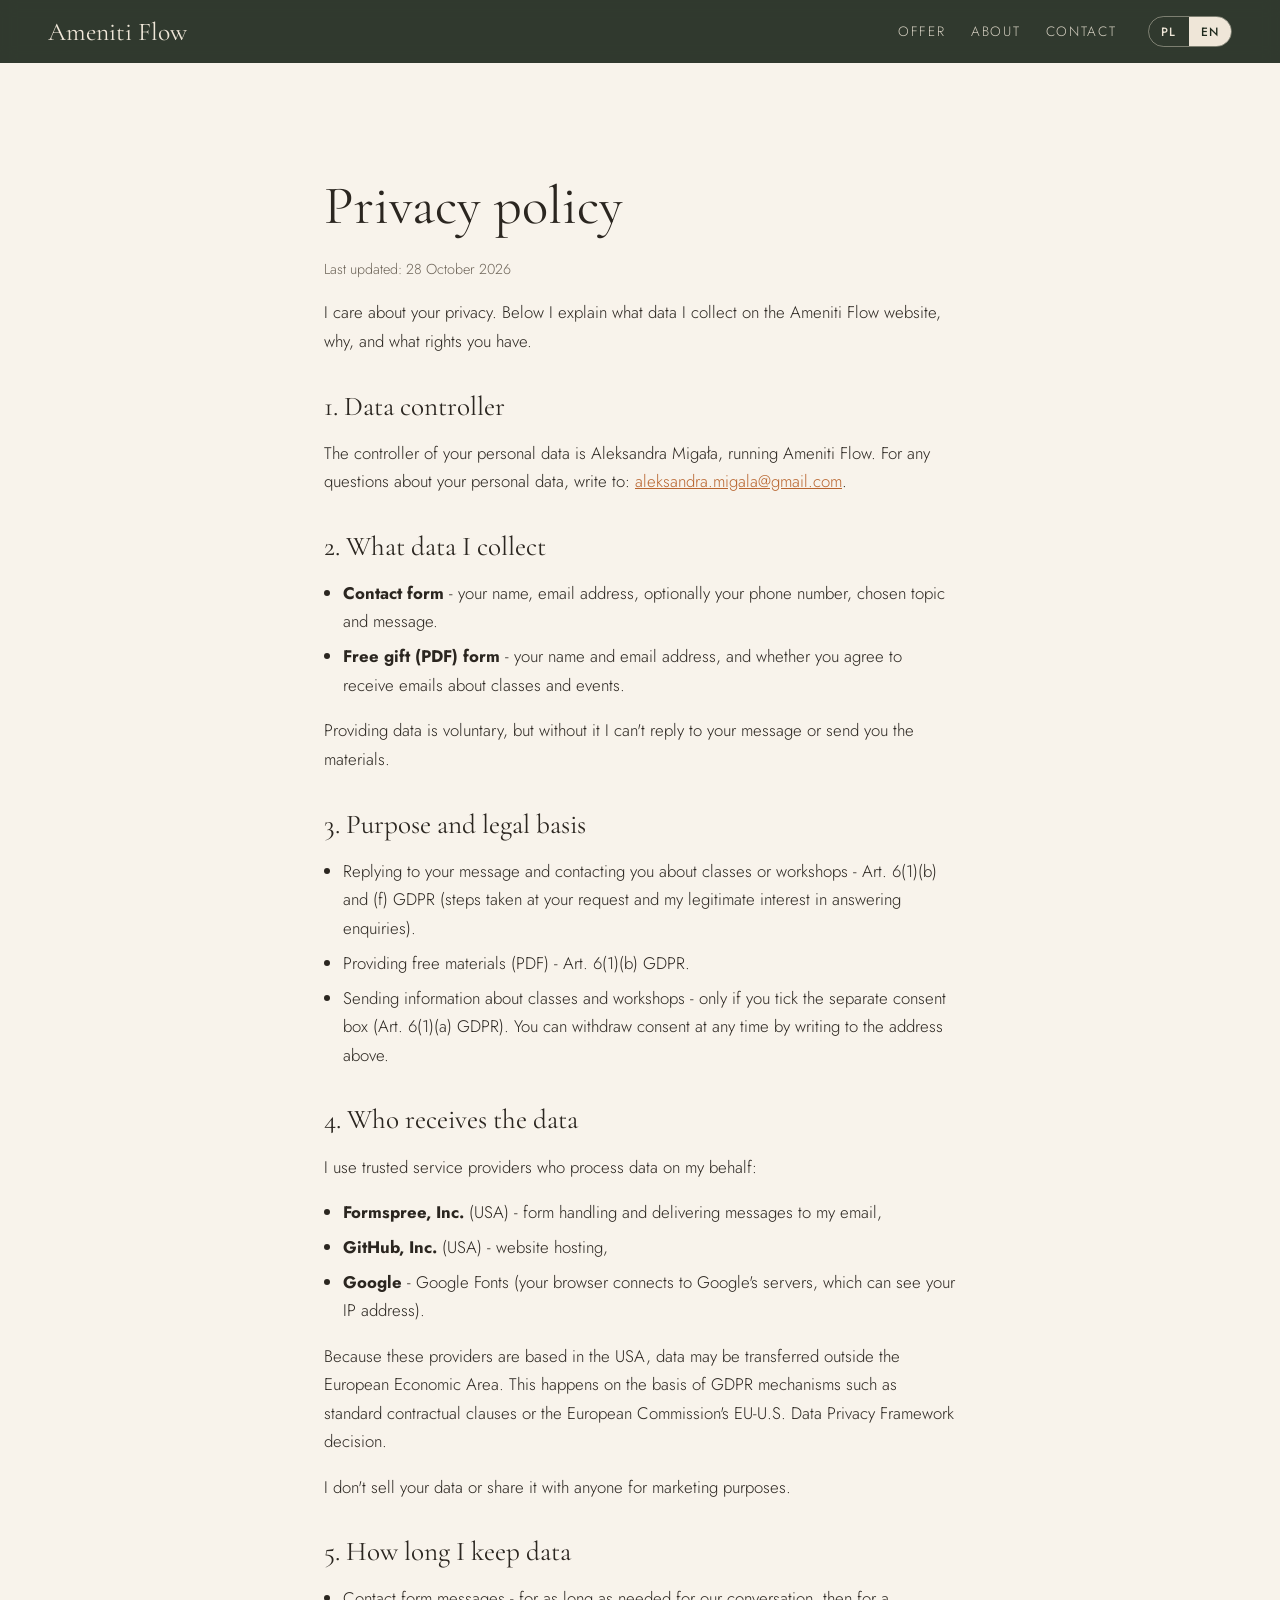
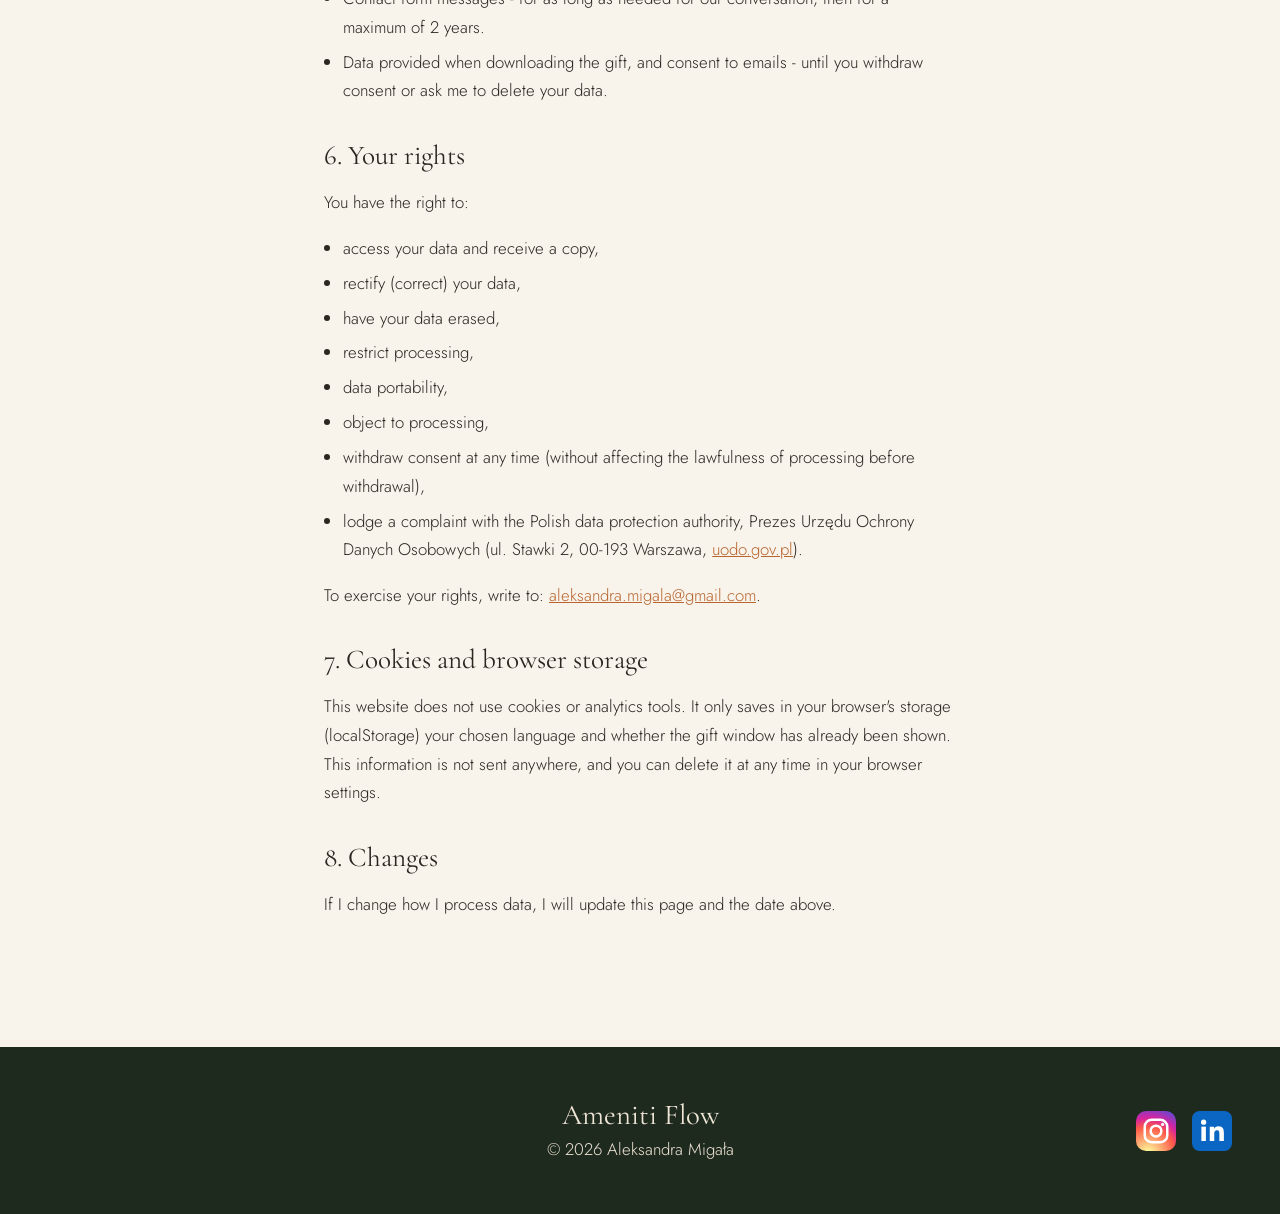
==== commit b7a284c8: "Bigger social icons, privacy link on the left, two-line quote, signature on the right Co-Authored-By" ====
--- a/privacy.html
+++ b/privacy.html
@@ -168,10 +168,10 @@
   <p>© <span id="year">2026</span> Aleksandra Migała</p>
   <div class="footer-social">
     <a href="https://www.instagram.com/ameniti.flow/" target="_blank" rel="noopener" aria-label="Instagram @ameniti.flow" title="Instagram">
-      <svg viewBox="0 0 32 32" width="30" height="30" aria-hidden="true"><defs><radialGradient id="ig-grad" cx="30%" cy="107%" r="150%"><stop offset="0" stop-color="#fdf497"/><stop offset=".05" stop-color="#fdf497"/><stop offset=".45" stop-color="#fd5949"/><stop offset=".6" stop-color="#d6249f"/><stop offset=".9" stop-color="#285aeb"/></radialGradient></defs><rect width="32" height="32" rx="8" fill="url(#ig-grad)"/><rect x="7" y="7" width="18" height="18" rx="5.5" fill="none" stroke="#fff" stroke-width="2"/><circle cx="16" cy="16" r="4.3" fill="none" stroke="#fff" stroke-width="2"/><circle cx="21.3" cy="10.7" r="1.3" fill="#fff"/></svg>
+      <svg viewBox="0 0 32 32" width="40" height="40" aria-hidden="true"><defs><radialGradient id="ig-grad" cx="30%" cy="107%" r="150%"><stop offset="0" stop-color="#fdf497"/><stop offset=".05" stop-color="#fdf497"/><stop offset=".45" stop-color="#fd5949"/><stop offset=".6" stop-color="#d6249f"/><stop offset=".9" stop-color="#285aeb"/></radialGradient></defs><rect width="32" height="32" rx="8" fill="url(#ig-grad)"/><rect x="7" y="7" width="18" height="18" rx="5.5" fill="none" stroke="#fff" stroke-width="2"/><circle cx="16" cy="16" r="4.3" fill="none" stroke="#fff" stroke-width="2"/><circle cx="21.3" cy="10.7" r="1.3" fill="#fff"/></svg>
     </a>
     <a href="https://www.linkedin.com/in/aleksandra-migala/" target="_blank" rel="noopener" aria-label="LinkedIn Aleksandra Migała" title="LinkedIn">
-      <svg viewBox="0 0 32 32" width="30" height="30" aria-hidden="true"><rect width="32" height="32" rx="6" fill="#0a66c2"/><rect x="7.5" y="12.5" width="3.6" height="11.5" fill="#fff"/><circle cx="9.3" cy="8.9" r="2.1" fill="#fff"/><path d="M14.2 12.5h3.4v1.6c.5-.9 1.7-1.9 3.6-1.9 3.7 0 4.3 2.4 4.3 5.5V24h-3.6v-5.6c0-1.4 0-3.1-1.9-3.1s-2.2 1.5-2.2 3V24h-3.6z" fill="#fff"/></svg>
+      <svg viewBox="0 0 32 32" width="40" height="40" aria-hidden="true"><rect width="32" height="32" rx="6" fill="#0a66c2"/><rect x="7.5" y="12.5" width="3.6" height="11.5" fill="#fff"/><circle cx="9.3" cy="8.9" r="2.1" fill="#fff"/><path d="M14.2 12.5h3.4v1.6c.5-.9 1.7-1.9 3.6-1.9 3.7 0 4.3 2.4 4.3 5.5V24h-3.6v-5.6c0-1.4 0-3.1-1.9-3.1s-2.2 1.5-2.2 3V24h-3.6z" fill="#fff"/></svg>
     </a>
   </div>
 </footer>
--- a/styles.css
+++ b/styles.css
@@ -248,6 +248,8 @@
   letter-spacing: .25em;
   text-transform: uppercase;
   color: #f6e3c8;
+  text-shadow: 0 1px 6px rgba(0, 0, 0, .6);
+  transform: translateX(-3.5em);
 }
 
 /* about */
@@ -294,12 +296,14 @@
   padding: 3rem 1rem;
   position: relative;
 }
-.footer-social { position: absolute; right: clamp(1rem, 4vw, 3rem); top: 50%; transform: translateY(-50%); display: flex; gap: .8rem; }
-.footer-social a { display: block; line-height: 0; border-radius: 8px; transition: transform .2s ease; }
+.footer-social { position: absolute; right: clamp(1rem, 4vw, 3rem); top: 50%; transform: translateY(-50%); display: flex; gap: 1rem; }
+.footer .footer-links { position: absolute; left: clamp(1rem, 4vw, 3rem); top: 50%; transform: translateY(-50%); margin: 0; }
+.footer-social a { display: block; line-height: 0; border-radius: 10px; transition: transform .2s ease; }
 .footer-social a:hover { transform: translateY(-2px); }
 .footer-social a:focus-visible { outline: 2px solid var(--sand); outline-offset: 3px; }
 @media (max-width: 600px) {
   .footer-social { position: static; transform: none; justify-content: center; margin-top: 1.2rem; }
+  .footer .footer-links { position: static; transform: none; margin-top: .6rem; }
 }
 .footer p { margin: .2rem 0; }
 .footer .brand { font-size: 1.8rem; }
@@ -404,4 +408,6 @@
 
 /* offer languages, about signature */
 .offer-lang { text-align: center; margin: -1.2rem auto 2.5rem; font-size: .8rem; letter-spacing: .2em; text-transform: uppercase; color: var(--clay); }
-.signature { font-family: var(--serif); font-style: italic; font-size: 1.5rem; line-height: 1.3; color: var(--clay); margin-top: 1.6rem; }
+.signature { text-align: right; margin-top: 1.6rem; }
+.signature-name { display: block; font-family: var(--serif); font-style: italic; font-size: 2rem; line-height: 1.2; color: var(--clay); }
+@media (max-width: 600px) { .quote cite { transform: none; } }
